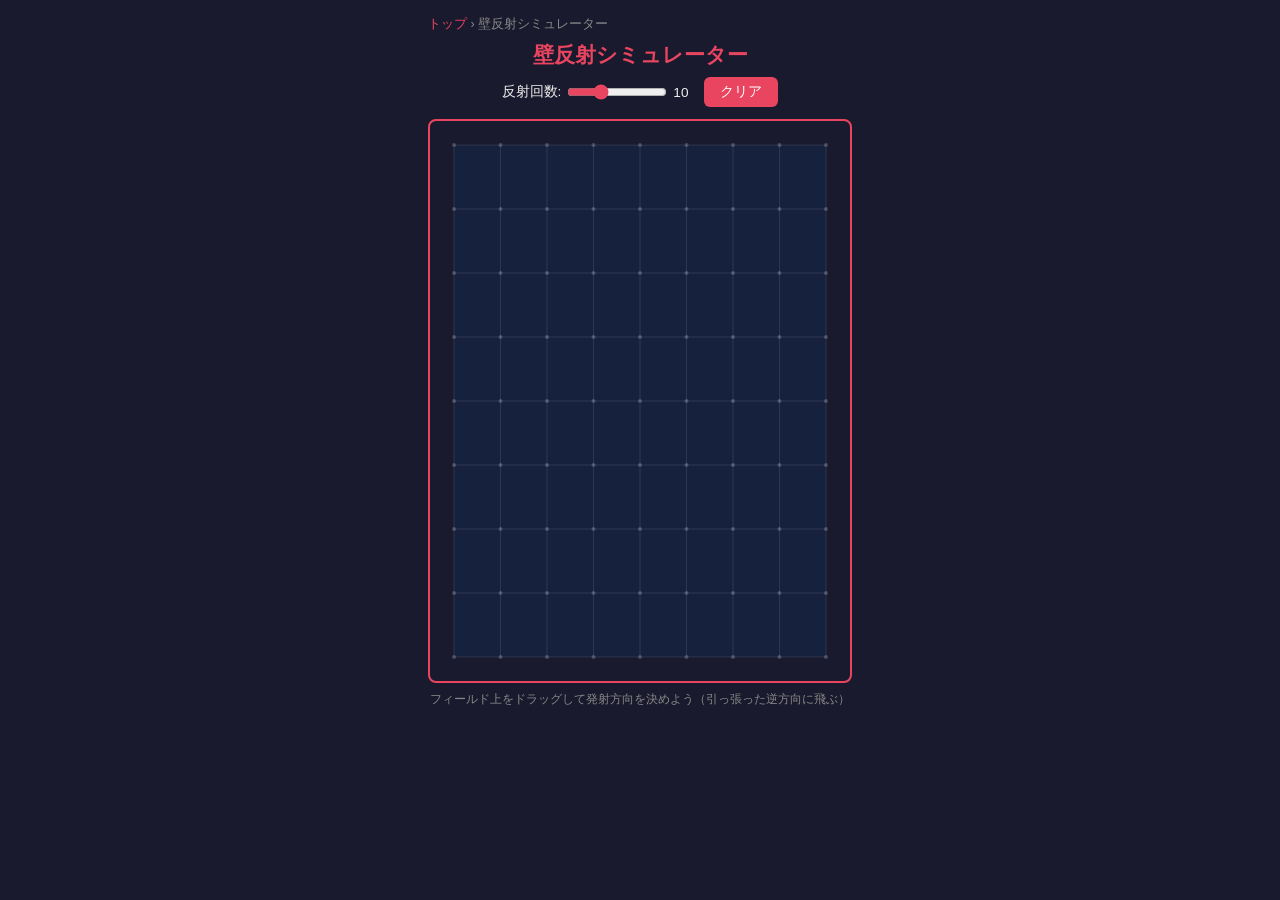
==== reflect.html @ 6e747e99 "滅絶フィロソフィア ステージ4のルート探しページを追加 - トップを目次にし、難易度 › クエスト › ステージの順に選べるようにした - 壁反射シミュレーターは reflect.html に移動 -" ====
<!DOCTYPE html>
<html lang="ja">
<head>
<meta charset="UTF-8">
<meta name="viewport" content="width=device-width, initial-scale=1.0">
<title>モンスト 壁反射シミュレーター</title>
<link rel="stylesheet" href="assets/common.css">
<style>
  * { margin: 0; padding: 0; box-sizing: border-box; }
  body {
    background: #1a1a2e;
    color: #eee;
    font-family: -apple-system, BlinkMacSystemFont, 'Segoe UI', sans-serif;
    display: flex;
    flex-direction: column;
    align-items: center;
    min-height: 100vh;
    padding: 16px;
    user-select: none;
  }
  h1 {
    font-size: 1.3rem;
    margin-bottom: 8px;
    color: #e94560;
  }
  .controls {
    display: flex;
    gap: 16px;
    align-items: center;
    margin-bottom: 12px;
    flex-wrap: wrap;
    justify-content: center;
  }
  .controls label {
    font-size: 0.85rem;
    display: flex;
    align-items: center;
    gap: 6px;
  }
  .controls input[type="range"] {
    width: 100px;
    accent-color: #e94560;
  }
  .controls button {
    background: #e94560;
    color: #fff;
    border: none;
    padding: 6px 16px;
    border-radius: 6px;
    cursor: pointer;
    font-size: 0.85rem;
  }
  .controls button:hover { background: #c73650; }
  canvas {
    border: 2px solid #e94560;
    border-radius: 8px;
    cursor: crosshair;
    touch-action: none;
    max-width: 100%;
  }
  .hint {
    font-size: 0.75rem;
    color: #888;
    margin-top: 8px;
    text-align: center;
  }
</style>
</head>
<body>

<nav class="nav"><a href="./">トップ</a> › 壁反射シミュレーター</nav>

<h1>壁反射シミュレーター</h1>

<div class="controls">
  <label>
    反射回数:
    <input type="range" id="bounceCount" min="1" max="30" value="10">
    <span id="bounceVal">10</span>
  </label>
  <button id="clearBtn">クリア</button>
</div>

<canvas id="field" width="420" height="560"></canvas>
<p class="hint">フィールド上をドラッグして発射方向を決めよう（引っ張った逆方向に飛ぶ）</p>

<script>
const canvas = document.getElementById('field');
const ctx = canvas.getContext('2d');
const bounceSlider = document.getElementById('bounceCount');
const bounceVal = document.getElementById('bounceVal');
const clearBtn = document.getElementById('clearBtn');

// State
let dragStart = null;   // where the finger/mouse went down (= ball position)
let dragEnd = null;     // current drag position
let isDragging = false;
let fixedPath = null;   // confirmed path after release

const BALL_RADIUS = 14;
const FIELD_PADDING = 24; // inner padding from canvas edge

// Grid & snap settings
const GRID_COLS = 8;
const GRID_ROWS = 8;
const FIELD_W = canvas.width - FIELD_PADDING * 2;
const FIELD_H = canvas.height - FIELD_PADDING * 2;
const GRID_STEP_X = FIELD_W / GRID_COLS;
const GRID_STEP_Y = FIELD_H / GRID_ROWS;
const SNAP_THRESHOLD = 6; // px以内ならグリッドに吸着

function snapToGrid(p) {
  // Find nearest grid intersection
  const relX = p.x - FIELD_PADDING;
  const relY = p.y - FIELD_PADDING;
  const nearX = Math.round(relX / GRID_STEP_X) * GRID_STEP_X + FIELD_PADDING;
  const nearY = Math.round(relY / GRID_STEP_Y) * GRID_STEP_Y + FIELD_PADDING;
  const dx = p.x - nearX;
  const dy = p.y - nearY;
  if (Math.sqrt(dx * dx + dy * dy) <= SNAP_THRESHOLD) {
    return { x: nearX, y: nearY, snapped: true };
  }
  return { x: p.x, y: p.y, snapped: false };
}

// Colors for successive bounce segments
const SEGMENT_COLORS = [
  '#e94560', '#f5a623', '#f8e71c', '#7ed321',
  '#4a90d9', '#9b59b6', '#1abc9c', '#e67e22',
  '#e74c3c', '#2ecc71', '#3498db', '#9b59b6',
];

bounceSlider.addEventListener('input', () => {
  bounceVal.textContent = bounceSlider.value;
  if (fixedPath) {
    fixedPath = computePath(fixedPath.origin, fixedPath.dir, parseInt(bounceSlider.value));
  }
  draw();
});

clearBtn.addEventListener('click', () => {
  fixedPath = null;
  dragStart = null;
  dragEnd = null;
  draw();
});

// ---- Pointer events (mouse + touch) ----
function getPos(e) {
  const rect = canvas.getBoundingClientRect();
  const scaleX = canvas.width / rect.width;
  const scaleY = canvas.height / rect.height;
  const clientX = e.touches ? e.touches[0].clientX : e.clientX;
  const clientY = e.touches ? e.touches[0].clientY : e.clientY;
  return {
    x: (clientX - rect.left) * scaleX,
    y: (clientY - rect.top) * scaleY,
  };
}

canvas.addEventListener('mousedown', onDown);
canvas.addEventListener('mousemove', onMove);
canvas.addEventListener('mouseup', onUp);
canvas.addEventListener('touchstart', e => { e.preventDefault(); onDown(e); }, { passive: false });
canvas.addEventListener('touchmove', e => { e.preventDefault(); onMove(e); }, { passive: false });
canvas.addEventListener('touchend', e => { e.preventDefault(); onUp(e); }, { passive: false });

function onDown(e) {
  const p = getPos(e);
  // Snap first (raw position), then clamp only if not snapped
  const snapped = snapToGrid(p);
  if (!snapped.snapped) {
    snapped.x = clamp(snapped.x, FIELD_PADDING, canvas.width - FIELD_PADDING);
    snapped.y = clamp(snapped.y, FIELD_PADDING, canvas.height - FIELD_PADDING);
  }
  dragStart = snapped;
  dragEnd = { x: p.x, y: p.y };
  isDragging = true;
  fixedPath = null;
  draw();
}

function onMove(e) {
  if (!isDragging) return;
  const p = getPos(e);
  dragEnd = snapToGrid(p);
  draw();
}

function onUp(e) {
  if (!isDragging) return;
  isDragging = false;
  if (dragStart && dragEnd) {
    const dx = dragStart.x - dragEnd.x; // reversed: slingshot style
    const dy = dragStart.y - dragEnd.y;
    const len = Math.sqrt(dx * dx + dy * dy);
    if (len > 5) {
      const dir = { x: dx / len, y: dy / len };
      fixedPath = computePath(dragStart, dir, parseInt(bounceSlider.value));
      fixedPath.pullEnd = { x: dragEnd.x, y: dragEnd.y };
    }
  }
  draw();
}

// ---- Reflection logic ----
function clamp(v, lo, hi) { return Math.max(lo, Math.min(hi, v)); }

function computePath(origin, dir, maxBounces) {
  const minX = FIELD_PADDING;
  const maxX = canvas.width - FIELD_PADDING;
  const minY = FIELD_PADDING;
  const maxY = canvas.height - FIELD_PADDING;

  const points = [{ x: origin.x, y: origin.y }];
  let cx = origin.x, cy = origin.y;
  let dx = dir.x, dy = dir.y;

  // If starting on a wall and direction points into it, reflect immediately
  const eps = 0.5;
  if (cx <= minX + eps && dx < 0) dx = -dx;
  if (cx >= maxX - eps && dx > 0) dx = -dx;
  if (cy <= minY + eps && dy < 0) dy = -dy;
  if (cy >= maxY - eps && dy > 0) dy = -dy;

  for (let i = 0; i < maxBounces; i++) {
    // Find nearest wall collision
    let tMin = Infinity;

    // Left wall
    if (dx < 0) { const t = (minX - cx) / dx; if (t > 0.01 && t < tMin) tMin = t; }
    // Right wall
    if (dx > 0) { const t = (maxX - cx) / dx; if (t > 0.01 && t < tMin) tMin = t; }
    // Top wall
    if (dy < 0) { const t = (minY - cy) / dy; if (t > 0.01 && t < tMin) tMin = t; }
    // Bottom wall
    if (dy > 0) { const t = (maxY - cy) / dy; if (t > 0.01 && t < tMin) tMin = t; }

    if (tMin === Infinity) break;

    const nx = cx + dx * tMin;
    const ny = cy + dy * tMin;
    points.push({ x: nx, y: ny });

    // Determine which wall was hit and reflect
    const eps = 0.5;
    if (nx <= minX + eps || nx >= maxX - eps) dx = -dx;
    if (ny <= minY + eps || ny >= maxY - eps) dy = -dy;

    cx = nx;
    cy = ny;
  }

  return { origin, dir, points };
}

// ---- Drawing ----
function draw() {
  ctx.clearRect(0, 0, canvas.width, canvas.height);

  // Field background
  ctx.fillStyle = '#16213e';
  ctx.fillRect(FIELD_PADDING, FIELD_PADDING,
    canvas.width - FIELD_PADDING * 2,
    canvas.height - FIELD_PADDING * 2);

  // Grid lines
  ctx.strokeStyle = 'rgba(255,255,255,0.1)';
  ctx.lineWidth = 1;
  for (let i = 0; i <= GRID_COLS; i++) {
    const x = FIELD_PADDING + i * GRID_STEP_X;
    ctx.beginPath(); ctx.moveTo(x, FIELD_PADDING); ctx.lineTo(x, canvas.height - FIELD_PADDING); ctx.stroke();
  }
  for (let i = 0; i <= GRID_ROWS; i++) {
    const y = FIELD_PADDING + i * GRID_STEP_Y;
    ctx.beginPath(); ctx.moveTo(FIELD_PADDING, y); ctx.lineTo(canvas.width - FIELD_PADDING, y); ctx.stroke();
  }
  // Grid intersection dots
  for (let ix = 0; ix <= GRID_COLS; ix++) {
    for (let iy = 0; iy <= GRID_ROWS; iy++) {
      const gx = FIELD_PADDING + ix * GRID_STEP_X;
      const gy = FIELD_PADDING + iy * GRID_STEP_Y;
      ctx.beginPath();
      ctx.arc(gx, gy, 2, 0, Math.PI * 2);
      ctx.fillStyle = 'rgba(255,255,255,0.2)';
      ctx.fill();
    }
  }

  // Draw the fixed path
  if (fixedPath) {
    drawPath(fixedPath.points, 3, 1.0);
  }

  // Live preview while dragging
  if (isDragging && dragStart && dragEnd) {
    const dx = dragStart.x - dragEnd.x;
    const dy = dragStart.y - dragEnd.y;
    const len = Math.sqrt(dx * dx + dy * dy);
    if (len > 5) {
      const dir = { x: dx / len, y: dy / len };
      const preview = computePath(dragStart, dir, parseInt(bounceSlider.value));
      drawPath(preview.points, 2, 0.5);

      // Draw pull line (slingshot guide)
      ctx.setLineDash([6, 4]);
      ctx.strokeStyle = 'rgba(255,255,255,0.3)';
      ctx.lineWidth = 1;
      ctx.beginPath();
      ctx.moveTo(dragStart.x, dragStart.y);
      ctx.lineTo(dragEnd.x, dragEnd.y);
      ctx.stroke();
      ctx.setLineDash([]);

    }

    // Snap indicator on drag end
    if (dragEnd.snapped) {
      ctx.beginPath();
      ctx.arc(dragEnd.x, dragEnd.y, 8, 0, Math.PI * 2);
      ctx.strokeStyle = 'rgba(233,69,96,0.7)';
      ctx.lineWidth = 2;
      ctx.stroke();
    }

    // Snap indicator on start
    if (dragStart.snapped) {
      ctx.beginPath();
      ctx.arc(dragStart.x, dragStart.y, BALL_RADIUS + 5, 0, Math.PI * 2);
      ctx.strokeStyle = 'rgba(233,69,96,0.5)';
      ctx.lineWidth = 2;
      ctx.setLineDash([4, 3]);
      ctx.stroke();
      ctx.setLineDash([]);
    }

    // Draw ball at drag start
    drawBall(dragStart.x, dragStart.y);
  } else if (fixedPath) {
    // Pull line (start → pull end)
    if (fixedPath.pullEnd) {
      ctx.setLineDash([6, 4]);
      ctx.strokeStyle = 'rgba(255,255,255,0.3)';
      ctx.lineWidth = 1;
      ctx.beginPath();
      ctx.moveTo(fixedPath.origin.x, fixedPath.origin.y);
      ctx.lineTo(fixedPath.pullEnd.x, fixedPath.pullEnd.y);
      ctx.stroke();
      ctx.setLineDash([]);

      // Pull end marker
      ctx.beginPath();
      ctx.arc(fixedPath.pullEnd.x, fixedPath.pullEnd.y, 5, 0, Math.PI * 2);
      ctx.fillStyle = 'rgba(255,255,255,0.4)';
      ctx.fill();
      ctx.strokeStyle = 'rgba(255,255,255,0.6)';
      ctx.lineWidth = 1.5;
      ctx.stroke();
    }

    drawBall(fixedPath.origin.x, fixedPath.origin.y);
  }
}

function drawPath(points, lineWidth, alpha) {
  for (let i = 0; i < points.length - 1; i++) {
    const color = SEGMENT_COLORS[i % SEGMENT_COLORS.length];
    ctx.globalAlpha = alpha;
    ctx.strokeStyle = color;
    ctx.lineWidth = lineWidth;
    ctx.beginPath();
    ctx.moveTo(points[i].x, points[i].y);
    ctx.lineTo(points[i + 1].x, points[i + 1].y);
    ctx.stroke();

    // Chevron at segment midpoint showing direction
    const mx = (points[i].x + points[i + 1].x) / 2;
    const my = (points[i].y + points[i + 1].y) / 2;
    const sdx = points[i + 1].x - points[i].x;
    const sdy = points[i + 1].y - points[i].y;
    const sAngle = Math.atan2(sdy, sdx);
    const chevSize = 8;
    const chevAngle = Math.PI * 0.75;
    ctx.strokeStyle = color;
    ctx.lineWidth = lineWidth + 0.5;
    ctx.lineCap = 'round';
    ctx.lineJoin = 'round';
    ctx.beginPath();
    ctx.moveTo(mx + chevSize * Math.cos(sAngle + chevAngle), my + chevSize * Math.sin(sAngle + chevAngle));
    ctx.lineTo(mx, my);
    ctx.lineTo(mx + chevSize * Math.cos(sAngle - chevAngle), my + chevSize * Math.sin(sAngle - chevAngle));
    ctx.stroke();

    // Bounce number & dot at collision point
    if (i > 0) {
      const px = points[i].x;
      const py = points[i].y;

      // Offset label toward field interior based on which wall was hit
      const epsW = 1;
      let ox = 0, oy = -14;
      if (py <= FIELD_PADDING + epsW)                  oy =  14; // top wall → below
      if (py >= canvas.height - FIELD_PADDING - epsW)  oy = -14; // bottom wall → above
      if (px <= FIELD_PADDING + epsW)                  ox =  14; // left wall → right
      if (px >= canvas.width - FIELD_PADDING - epsW)   ox = -14; // right wall → left

      // Background pill
      const label = String(i);
      ctx.font = 'bold 11px sans-serif';
      const tw = ctx.measureText(label).width;
      const bw = tw + 8, bh = 16, br = 4;
      const bx = px + ox - bw / 2;
      const by = py + oy - bh / 2;
      ctx.fillStyle = 'rgba(0,0,0,0.6)';
      ctx.beginPath();
      ctx.roundRect(bx, by, bw, bh, br);
      ctx.fill();

      // Number text
      ctx.fillStyle = '#fff';
      ctx.textAlign = 'center';
      ctx.textBaseline = 'middle';
      ctx.fillText(label, px + ox, py + oy);

      // Small dot
      ctx.beginPath();
      ctx.arc(px, py, 3, 0, Math.PI * 2);
      ctx.fillStyle = color;
      ctx.fill();
    }
  }
  ctx.globalAlpha = 1;
}

function drawBall(x, y) {
  // Shadow
  ctx.beginPath();
  ctx.arc(x + 2, y + 2, BALL_RADIUS, 0, Math.PI * 2);
  ctx.fillStyle = 'rgba(0,0,0,0.3)';
  ctx.fill();

  // Ball body
  const grad = ctx.createRadialGradient(x - 4, y - 4, 2, x, y, BALL_RADIUS);
  grad.addColorStop(0, '#fff');
  grad.addColorStop(0.3, '#e94560');
  grad.addColorStop(1, '#a11d33');
  ctx.beginPath();
  ctx.arc(x, y, BALL_RADIUS, 0, Math.PI * 2);
  ctx.fillStyle = grad;
  ctx.fill();
  ctx.strokeStyle = 'rgba(255,255,255,0.4)';
  ctx.lineWidth = 1.5;
  ctx.stroke();
}

// Initial draw
draw();
</script>
</body>
</html>
---- assets/common.css ----
/* 全ページ共通: パンくずナビ・目次・難易度フィルタ */
body.page {
  margin: 0;
  background: #1a1a2e;
  color: #eee;
  font-family: -apple-system, BlinkMacSystemFont, 'Segoe UI', sans-serif;
  display: flex;
  flex-direction: column;
  align-items: center;
  min-height: 100vh;
  padding: 16px;
  box-sizing: border-box;
}
body.page *, body.page *::before, body.page *::after { box-sizing: border-box; }
body.page h1 { font-size: 1.3rem; margin: 0 0 16px; color: #e94560; }
body.page h2 { font-size: 0.95rem; margin: 20px 0 8px; color: #ccc; width: 100%; max-width: 420px; }

.nav {
  width: 100%;
  max-width: 424px;
  font-size: 0.8rem;
  color: #888;
  margin-bottom: 8px;
}
.nav a { color: #e94560; text-decoration: none; }
.nav a:hover { text-decoration: underline; }

.menu {
  list-style: none;
  margin: 0;
  padding: 0;
  width: 100%;
  max-width: 420px;
  display: flex;
  flex-direction: column;
  gap: 8px;
}
.menu a,
.menu .disabled {
  display: block;
  padding: 12px 16px;
  border-radius: 8px;
  background: #16213e;
  border: 1px solid #2c3a5e;
  color: #eee;
  text-decoration: none;
}
.menu a:hover { border-color: #e94560; }
.menu .disabled { color: #666; }
.menu small { display: block; color: #888; font-size: 0.75rem; margin-top: 2px; }
.menu .badge {
  display: inline-block;
  font-size: 0.7rem;
  padding: 1px 6px;
  margin-right: 6px;
  border-radius: 4px;
  background: #e94560;
  color: #fff;
  vertical-align: 1px;
}

.chips {
  display: flex;
  flex-wrap: wrap;
  gap: 6px;
  width: 100%;
  max-width: 420px;
  margin-bottom: 10px;
}
.chips button {
  background: #16213e;
  color: #ccc;
  border: 1px solid #2c3a5e;
  border-radius: 999px;
  padding: 4px 12px;
  font-size: 0.8rem;
  cursor: pointer;
}
.chips button[aria-pressed="true"] { background: #e94560; border-color: #e94560; color: #fff; }
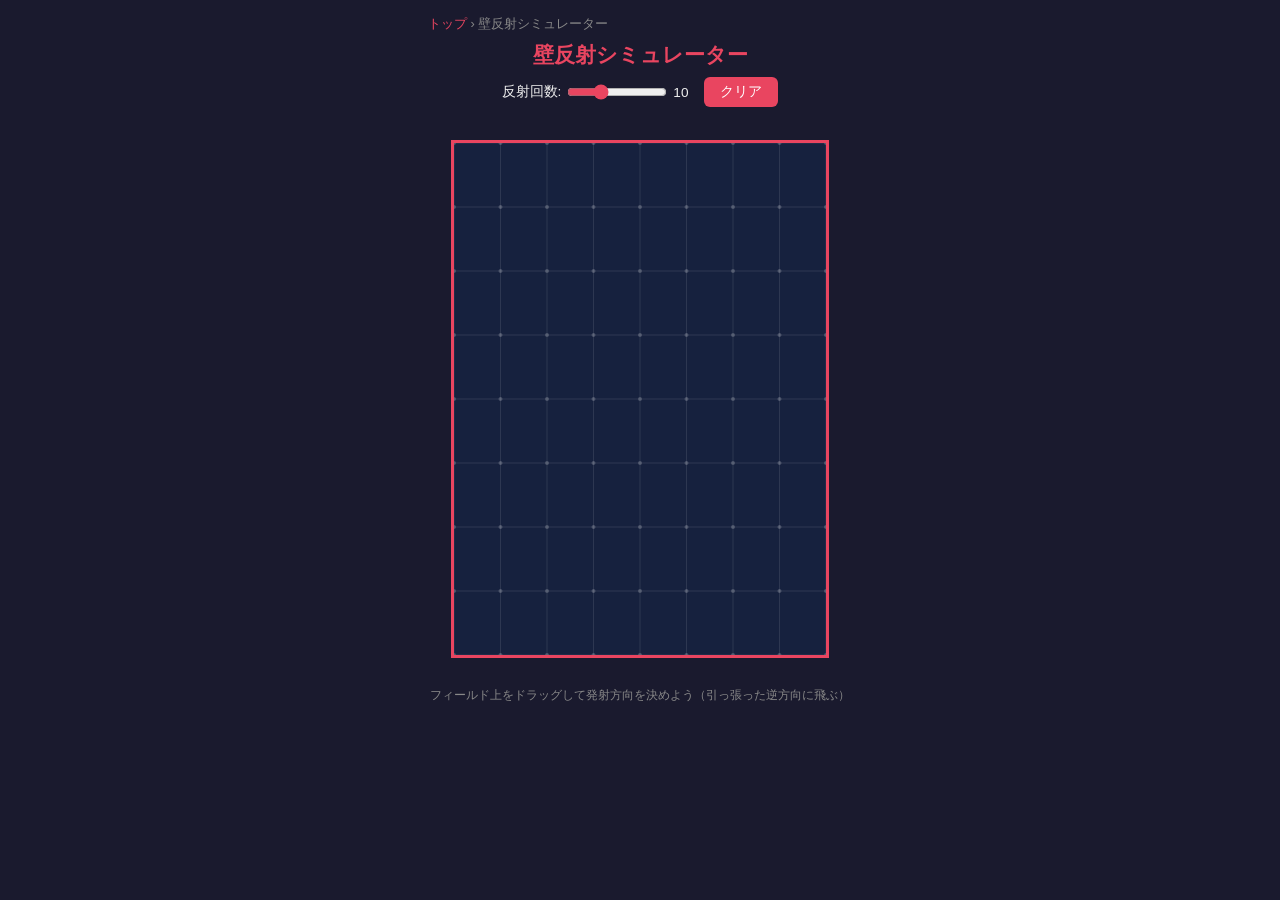
==== commit 7586a97d: "自キャラの判定を点にし、赤枠を壁の位置に描画 - 赤枠を CSS の外周枠からキャンバス上の描画に変え、壁（フィールドの縁）にぴったり付けた - ステージ画面の自キャラを点で判定するようにした（壁は中" ====
--- a/reflect.html
+++ b/reflect.html
@@ -3,7 +3,7 @@
 <head>
 <meta charset="UTF-8">
 <meta name="viewport" content="width=device-width, initial-scale=1.0">
-<title>モンスト 壁反射シミュレーター</title>
+<title>壁反射シミュレーター</title>
 <link rel="stylesheet" href="assets/common.css">
 <style>
   * { margin: 0; padding: 0; box-sizing: border-box; }
@@ -52,8 +52,6 @@
   }
   .controls button:hover { background: #c73650; }
   canvas {
-    border: 2px solid #e94560;
-    border-radius: 8px;
     cursor: crosshair;
     touch-action: none;
     max-width: 100%;
@@ -287,6 +285,8 @@
     }
   }
 
+  drawWallFrame();
+
   // Draw the fixed path
   if (fixedPath) {
     drawPath(fixedPath.points, 3, 1.0);
@@ -360,6 +360,15 @@
 
     drawBall(fixedPath.origin.x, fixedPath.origin.y);
   }
+}
+
+// 壁の赤枠: 線の内側の縁がちょうど壁判定の位置になるよう、壁の外側に描く
+const WALL_FRAME_WIDTH = 3;
+function drawWallFrame() {
+  const h = WALL_FRAME_WIDTH / 2;
+  ctx.strokeStyle = '#e94560';
+  ctx.lineWidth = WALL_FRAME_WIDTH;
+  ctx.strokeRect(FIELD_PADDING - h, FIELD_PADDING - h, FIELD_W + WALL_FRAME_WIDTH, FIELD_H + WALL_FRAME_WIDTH);
 }
 
 function drawPath(points, lineWidth, alpha) {
